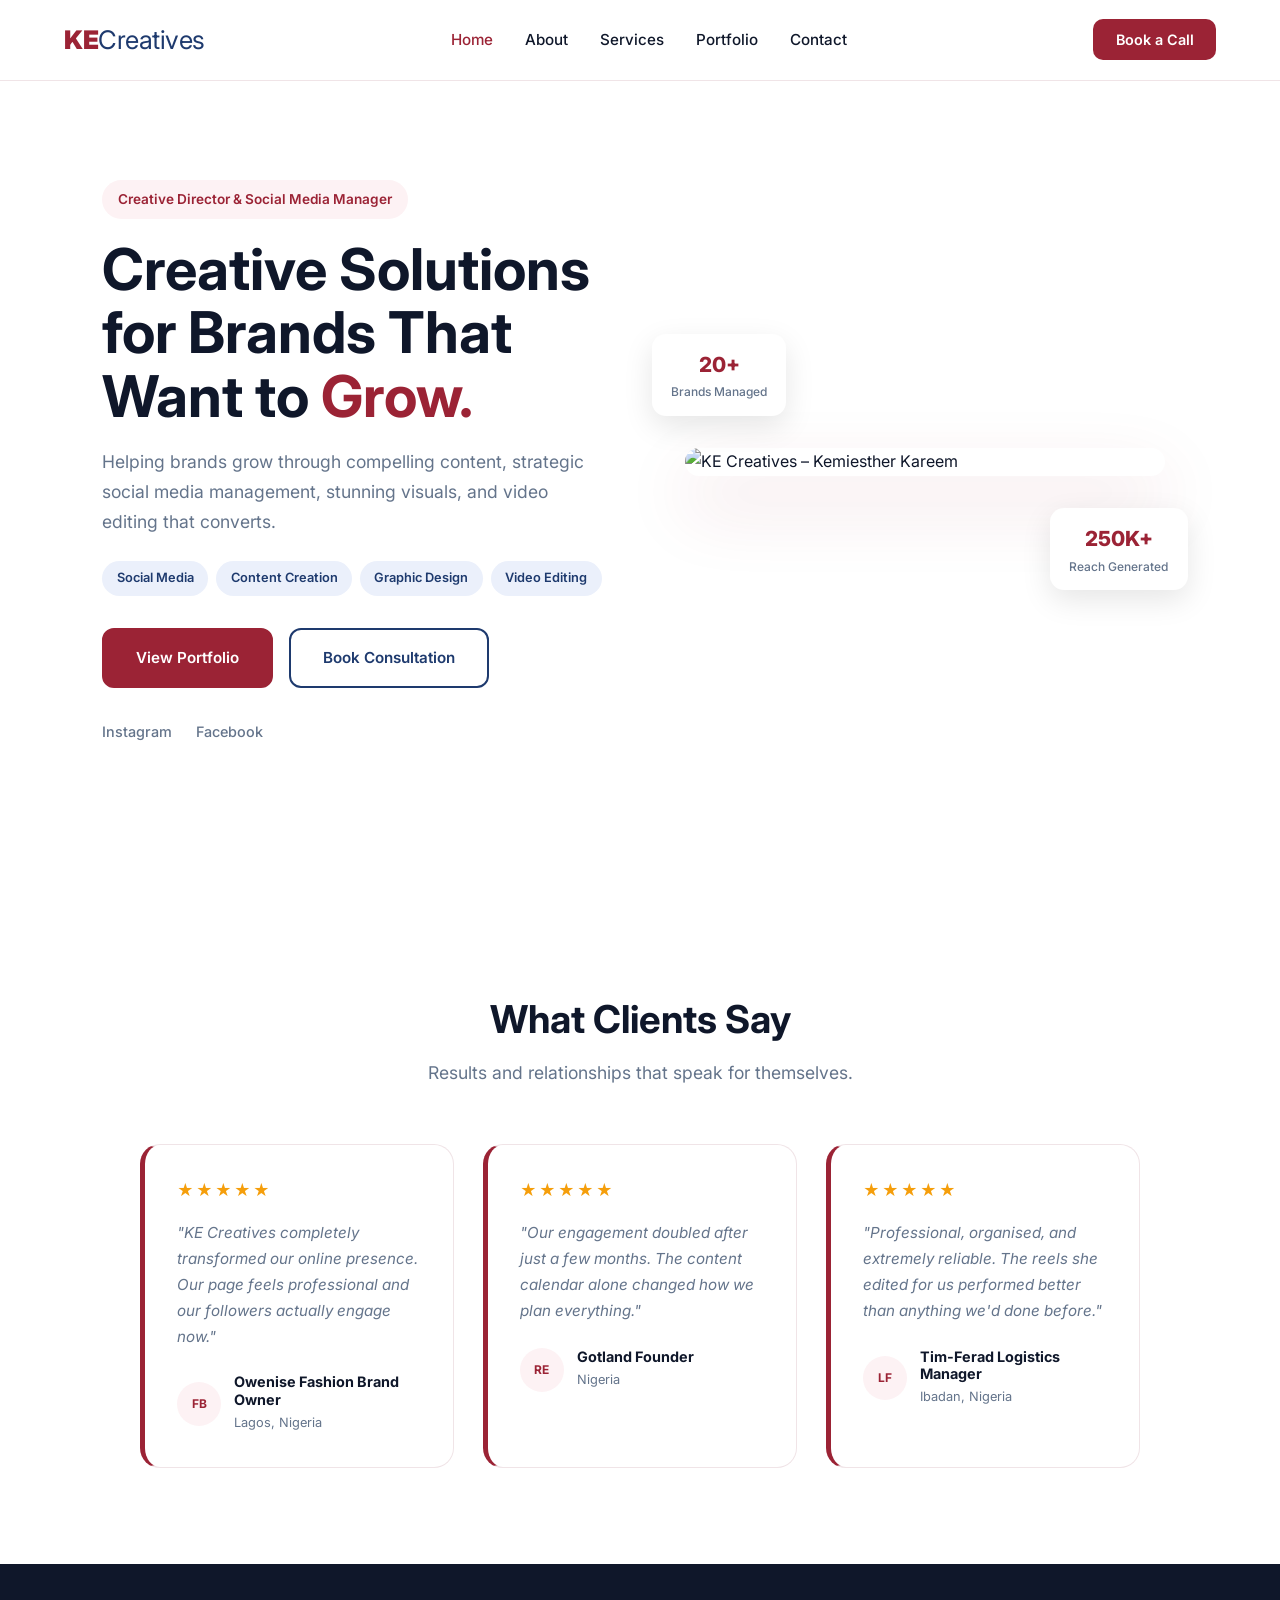
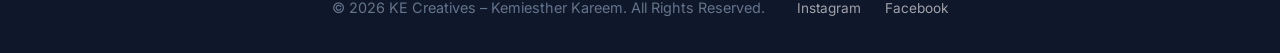
==== index.html @ d98847ac "Convert single-page site to multi-page - Split index.html into Home, About, Services, Portfolio, Con" ====
<!DOCTYPE html>
<html lang="en">
<head>
    <meta charset="UTF-8">
    <meta name="viewport" content="width=device-width, initial-scale=1.0">
    <title>KE Creatives – Creative Solutions for Brands</title>
    <link rel="stylesheet" href="./ke-creatives.css">
</head>
<body>

    <!-- NAVBAR -->
    <nav>
        <div class="container nav-container">
            <div class="logo">KE<span>Creatives</span></div>
            <ul id="navLinks" class="sidebar">
                <li><a href="index.html" class="active">Home</a></li>
                <li><a href="about.html">About</a></li>
                <li><a href="services.html">Services</a></li>
                <li><a href="portfolio.html">Portfolio</a></li>
                <li><a href="contact.html">Contact</a></li>
            </ul>
            <div id="menuBtn">
                <button id="menuToggle">
                    <span></span>
                    <span></span>
                    <span></span>
                </button>
            </div>
            <div class="nav-actions">
                <a href="contact.html" class="nav-btn">Book a Call</a>
            </div>
        </div>
    </nav>

    <!-- HERO -->
    <section class="hero" id="hero">
        <div class="hero-text">
            <span class="badge">Creative Director & Social Media Manager</span>
            <h1>Creative Solutions for Brands That Want to <em>Grow.</em></h1>
            <p>Helping brands grow through compelling content, strategic social media management, stunning visuals, and video editing that converts.</p>
            <div class="hero-tags">
                <span>Social Media</span>
                <span>Content Creation</span>
                <span>Graphic Design</span>
                <span>Video Editing</span>
            </div>
            <div class="hero-btns">
                <a href="portfolio.html" class="btn-primary">View Portfolio</a>
                <a href="contact.html" class="btn-secondary">Book Consultation</a>
            </div>
            <div class="social-links">
                <a href="https://instagram.com/the_kareem_kemi" target="_blank">Instagram</a>
                <a href="https://facebook.com/the_kareem_kemi" target="_blank">Facebook</a>
            </div>
        </div>
        <div class="hero-image">
            <img src="./media/kemi profile.jpg" alt="KE Creatives – Kemiesther Kareem">
            <div class="hero-float card-float-1">
                <strong>20+</strong>
                <span>Brands Managed</span>
            </div>
            <div class="hero-float card-float-2">
                <strong>250K+</strong>
                <span>Reach Generated</span>
            </div>
        </div>
    </section>

    <!-- TESTIMONIALS -->
    <section class="testimonials" id="testimonials">
        <div class="section-header">
            <h2>What Clients Say</h2>
            <p>Results and relationships that speak for themselves.</p>
        </div>

        <div class="testimonials-grid">

            <div class="testimonial-card">
                <div class="stars">★★★★★</div>
                <p>"KE Creatives completely transformed our online presence. Our page feels professional and our followers actually engage now."</p>
                <div class="testimonial-author">
                    <div class="author-avatar">FB</div>
                    <div>
                        <h4>Owenise  Fashion Brand Owner</h4>
                        <span>Lagos, Nigeria</span>
                    </div>
                </div>
            </div>

            <div class="testimonial-card">
                <div class="stars">★★★★★</div>
                <p>"Our engagement doubled after just a few months. The content calendar alone changed how we plan everything."</p>
                <div class="testimonial-author">
                    <div class="author-avatar">RE</div>
                    <div>
                        <h4>Gotland Founder</h4>
                        <span>Nigeria</span>
                    </div>
                </div>
            </div>

            <div class="testimonial-card">
                <div class="stars">★★★★★</div>
                <p>"Professional, organised, and extremely reliable. The reels she edited for us performed better than anything we'd done before."</p>
                <div class="testimonial-author">
                    <div class="author-avatar">LF</div>
                    <div>
                        <h4>Tim-Ferad Logistics Manager</h4>
                        <span>Ibadan, Nigeria</span>
                    </div>
                </div>
            </div>

        </div>
    </section>

    <section style="margin: 0px; padding: 0px;">
        <img src="./media/header.jpg" alt="" style="width: 100%; display: block;">
    </section>

    <footer>
        <p>© 2026 KE Creatives – Kemiesther Kareem. All Rights Reserved.</p>
        <div class="footer-links">
            <a href="https://instagram.com/the_kareem_kemi" target="_blank">Instagram</a>
            <a href="https://facebook.com/the_kareem_kemi" target="_blank">Facebook</a>
        </div>
    </footer>

    <script src="./ke-creatives.js"></script>
</body>
</html>
---- ke-creatives.css ----
@import url('https://fonts.googleapis.com/css2?family=Inter:wght@300;400;500;600;700;800;900&display=swap');


:root {
    --bg: #ffffff;
    --text: #0f172a;
    --muted: #64748b;
    --card: #f8fafc;

    /* Softened from pure dark red to a warm burgundy/rose */
    --primary: #9b2335;
    --primary-dark: #7a1928;
    --primary-light: #fdf2f4;
    --primary-mid: #c94057;

    /* Softened from deep blue to a rich navy/slate blue */
    --accent: #1e3a6e;
    --accent-mid: #2c5282;
    --accent-light: #ebf0fb;

    /* Blend: warm neutral with a rosy tint */
    --surface: #fdf6f7;
}


*, *::before, *::after {
    margin: 0;
    padding: 0;
    box-sizing: border-box;
    text-decoration: none;
    list-style: none;
}

html { scroll-behavior: smooth; }

body {
    font-family: 'Inter', sans-serif;
    background: var(--bg);
    color: var(--text);
    line-height: 1.7;
}

img { width: 100%; display: block; }
section { padding: 6rem 8%; }

h1, h2, h3, h4 { line-height: 1.2; }

h2 {
    font-size: 2.4rem;
    margin-bottom: 1rem;
}

p { color: var(--muted); }

.section-header {
    text-align: center;
    margin-bottom: 3.5rem;
}

.section-header p {
    font-size: 1.1rem;
    max-width: 500px;
    margin: auto;
}

/* =========================
   NAVBAR
========================= */
nav {
    width: 100%;
    position: fixed;
    top: 0;
    left: 0;
    background: rgba(255, 255, 255, 0.97);
    backdrop-filter: blur(12px);
    z-index: 1000;
    border-bottom: 1px solid #f0e4e7;
}

.nav-container {
    width: 90%;
    max-width: 1200px;
    margin: auto;
    height: 80px;
    display: flex;
    align-items: center;
    justify-content: space-between;
}

.logo {
    font-size: 1.6rem;
    font-weight: 900;
    color: var(--primary);
    letter-spacing: -0.5px;
}

.logo span {
    color: var(--accent);
    font-weight: 400;
}

nav ul {
    display: flex;
    gap: 2rem;
}

nav ul a {
    color: var(--text);
    font-weight: 500;
    font-size: 0.95rem;
    transition: color 0.3s;
}

nav ul a:hover,
nav ul a.active { color: var(--primary); }

/* First section on inner pages needs extra top space to clear the fixed navbar */
.page-top { padding-top: 120px; }

.nav-btn {
    background: var(--primary);
    color: white;
    padding: 0.75rem 1.4rem;
    border-radius: 10px;
    font-weight: 600;
    font-size: 0.9rem;
    transition: 0.3s;
}

.nav-btn:hover { background: var(--primary-dark); }

#menuBtn { display: none; }

#menuToggle {
    width: 40px;
    height: 40px;
    border: none;
    background: none;
    cursor: pointer;
    display: flex;
    flex-direction: column;
    justify-content: center;
    gap: 6px;
}

#menuToggle span {
    width: 28px;
    height: 3px;
    background: var(--text);
    border-radius: 10px;
    transition: all 0.3s ease;
}

#menuToggle.active span:nth-child(1) { transform: translateY(9px) rotate(45deg); }
#menuToggle.active span:nth-child(2) { opacity: 0; }
#menuToggle.active span:nth-child(3) { transform: translateY(-9px) rotate(-45deg); }

/* =========================
   HERO
========================= */
.hero {
    min-height: 100vh;
    display: grid;
    grid-template-columns: 1fr 1fr;
    gap: 4rem;
    align-items: center;
    padding-top: 120px;
    padding-left: 8%;
    padding-right: 8%;
}

.badge {
    display: inline-block;
    background: var(--primary-light);
    color: var(--primary);
    padding: 0.5rem 1rem;
    border-radius: 50px;
    font-size: 0.85rem;
    font-weight: 600;
    margin-bottom: 1.2rem;
}

.hero h1 {
    font-size: 3.6rem;
    margin-bottom: 1.2rem;
    color: var(--text);
    line-height: 1.1;
}

.hero h1 em {
    font-style: normal;
    color: var(--primary);
}

.hero-text > p {
    font-size: 1.1rem;
    max-width: 520px;
    margin-bottom: 1.5rem;
}

.hero-tags {
    display: flex;
    flex-wrap: wrap;
    gap: 0.5rem;
    margin-bottom: 2rem;
}

.hero-tags span {
    background: var(--accent-light);
    color: var(--accent);
    padding: 0.4rem 0.9rem;
    border-radius: 50px;
    font-size: 0.8rem;
    font-weight: 600;
}

.hero-btns {
    display: flex;
    gap: 1rem;
    margin-bottom: 2rem;
}

.btn-primary, .btn-secondary {
    padding: 0.95rem 2rem;
    border-radius: 12px;
    font-weight: 600;
    font-size: 0.95rem;
    transition: 0.3s;
    cursor: pointer;
}

.btn-primary {
    background: var(--primary);
    color: white;
    border: 2px solid var(--primary);
}

.btn-primary:hover { background: var(--primary-dark); border-color: var(--primary-dark); }

.btn-secondary {
    background: transparent;
    color: var(--accent);
    border: 2px solid var(--accent);
}

.btn-secondary:hover {
    background: var(--accent);
    color: white;
}

.social-links {
    display: flex;
    gap: 1.5rem;
}

.social-links a {
    color: var(--muted);
    font-size: 0.9rem;
    font-weight: 500;
    transition: color 0.3s;
}

.social-links a:hover { color: var(--primary); }

.hero-image {
    position: relative;
}

.hero-image img {
    border-radius: 30px;
    max-width: 480px;
    margin: auto;
    box-shadow: 0 30px 70px rgba(155, 35, 53, 0.15);
}

.hero-float {
    position: absolute;
    background: white;
    border-radius: 14px;
    padding: 0.8rem 1.2rem;
    box-shadow: 0 10px 30px rgba(0, 0, 0, 0.1);
    display: flex;
    flex-direction: column;
    align-items: center;
}

.hero-float strong {
    font-size: 1.3rem;
    font-weight: 800;
    color: var(--primary);
}

.hero-float span {
    font-size: 0.75rem;
    color: var(--muted);
    font-weight: 500;
}

.card-float-1 {
    bottom: 60px;
    left: -20px;
}

.card-float-2 {
    top: 60px;
    right: -10px;
}

/* =========================
   ABOUT
========================= */
.about {
    background: var(--surface);
}

.about-inner {
    max-width: 1100px;
    margin: auto;
    display: grid;
    grid-template-columns: 1fr 1fr;
    gap: 5rem;
    align-items: center;
}

.about-text h2 {
    text-align: left;
    margin-bottom: 1.2rem;
    color: var(--text);
}

.about-text p {
    margin-bottom: 1rem;
    font-size: 1.05rem;
}

.about-text strong { color: var(--primary); }

.about-socials {
    margin-top: 1.5rem;
    display: flex;
    flex-direction: column;
    gap: 0.5rem;
}

.about-socials a {
    color: var(--accent);
    font-size: 0.9rem;
    font-weight: 500;
    transition: color 0.3s;
}

.about-socials a:hover { color: var(--primary); }

.about-cta {
    display: inline-block;
    margin-top: 1.8rem;
}

.about-stats {
    display: grid;
    grid-template-columns: 1fr 1fr;
    gap: 1.2rem;
}

.stat-box {
    background: white;
    border-radius: 20px;
    padding: 2rem;
    text-align: center;
    box-shadow: 0 8px 25px rgba(155, 35, 53, 0.08);
    border: 1px solid #f5e6e9;
}

.stat-box h3 {
    font-size: 2.2rem;
    font-weight: 800;
    color: var(--primary);
    margin-bottom: 0.3rem;
}

.stat-box p {
    font-size: 0.9rem;
    color: var(--muted);
}

/* =========================
   SERVICES
========================= */
.services-grid {
    max-width: 1100px;
    margin: auto;
    display: grid;
    grid-template-columns: repeat(3, 1fr);
    gap: 1.8rem;
}

.service-card {
    background: white;
    border-radius: 20px;
    padding: 2rem;
    border: 1px solid #f0e4e7;
    transition: 0.3s;
    position: relative;
    overflow: hidden;
}

.service-card:hover {
    transform: translateY(-8px);
    box-shadow: 0 20px 50px rgba(155, 35, 53, 0.12);
    border-color: var(--primary-mid);
}

.service-card.featured {
    border: 2px solid var(--primary);
    background: var(--primary-light);
}

.featured-badge {
    position: absolute;
    top: 1rem;
    right: 1rem;
    background: var(--primary);
    color: white;
    font-size: 0.7rem;
    font-weight: 700;
    padding: 0.3rem 0.7rem;
    border-radius: 50px;
    text-transform: uppercase;
    letter-spacing: 0.5px;
}

.service-icon {
    font-size: 2rem;
    margin-bottom: 1rem;
}

.service-card h3 {
    font-size: 1.1rem;
    font-weight: 700;
    color: var(--text);
    margin-bottom: 1rem;
}

.service-card ul {
    margin-bottom: 1.5rem;
}

.service-card ul li {
    color: var(--muted);
    font-size: 0.9rem;
    padding: 0.25rem 0;
    border-bottom: 1px solid #f5e6e9;
}

.service-card ul li:last-child { border-bottom: none; }

/* Make cards equal-height so the button sits at the bottom */
.service-card {
    display: flex;
    flex-direction: column;
}

.service-card ul { flex: 1; }

.service-btn {
    margin-top: auto;
    display: inline-block;
    text-align: center;
    background: var(--primary);
    color: white;
    padding: 0.7rem 1.2rem;
    border-radius: 10px;
    font-weight: 600;
    font-size: 0.85rem;
    transition: background 0.3s;
}

.service-btn:hover { background: var(--primary-dark); }

.service-card.featured .service-btn { background: var(--accent); }
.service-card.featured .service-btn:hover { background: var(--accent-mid); }

.service-price {
    display: flex;
    flex-direction: column;
    gap: 0.15rem;
}

.price-label {
    font-size: 0.75rem;
    text-transform: uppercase;
    letter-spacing: 0.5px;
    color: var(--muted);
    font-weight: 600;
}

.price {
    font-size: 1.1rem;
    font-weight: 800;
    color: var(--primary);
    margin-bottom: 0.5rem;
}

/* =========================
   PORTFOLIO
========================= */
.portfolio { background: var(--surface); }

.filter-tabs {
    display: flex;
    justify-content: center;
    gap: 0.75rem;
    margin-bottom: 3rem;
    flex-wrap: wrap;
}

.filter-btn {
    padding: 0.6rem 1.4rem;
    border-radius: 50px;
    border: 2px solid #e2d0d3;
    background: white;
    color: var(--muted);
    font-weight: 600;
    font-size: 0.85rem;
    cursor: pointer;
    transition: 0.3s;
}

.filter-btn:hover, .filter-btn.active {
    background: var(--primary);
    border-color: var(--primary);
    color: white;
}

.portfolio-grid {
    max-width: 1100px;
    margin: auto;
    display: grid;
    grid-template-columns: repeat(3, 1fr);
    gap: 2rem;
}

.portfolio-card {
    background: white;
    border-radius: 20px;
    overflow: hidden;
    border: 1px solid #f0e4e7;
    transition: 0.3s;
}

.portfolio-card:hover {
    transform: translateY(-8px);
    box-shadow: 0 20px 50px rgba(155, 35, 53, 0.12);
}

.portfolio-card.hidden {
    display: none;
}

.portfolio-card img {
    height: 220px;
    object-fit: cover;
    width: 100%;
}

.video-wrapper {
    position: relative;
    height: 220px;
    overflow: hidden;
}

.video-wrapper video {
    width: 100%;
    height: 100%;
    object-fit: cover;
}
.portfolio-info {
    padding: 1.5rem;
}

.portfolio-tag {
    display: inline-block;
    background: var(--primary-light);
    color: var(--primary);
    font-size: 0.72rem;
    font-weight: 700;
    padding: 0.25rem 0.7rem;
    border-radius: 50px;
    text-transform: uppercase;
    letter-spacing: 0.5px;
    margin-bottom: 0.75rem;
}

.portfolio-tag.tag-design {
    background: var(--accent-light);
    color: var(--accent);
}

.portfolio-tag.tag-video {
    background: #f0fdf4;
    color: #166534;
}

.portfolio-info h3 {
    font-size: 1rem;
    font-weight: 700;
    color: var(--text);
    margin-bottom: 0.5rem;
}

.portfolio-info p {
    font-size: 0.875rem;
    margin-bottom: 1rem;
}

.portfolio-results {
    display: flex;
    gap: 0.75rem;
    flex-wrap: wrap;
}

.portfolio-results span {
    font-size: 0.78rem;
    background: var(--card);
    color: var(--muted);
    padding: 0.3rem 0.7rem;
    border-radius: 50px;
    font-weight: 500;
}

/* =========================
   TESTIMONIALS
========================= */
.testimonials-grid {
    max-width: 1000px;
    margin: auto;
    display: grid;
    grid-template-columns: repeat(3, 1fr);
    gap: 1.8rem;
}

.testimonial-card {
    background: white;
    border-radius: 20px;
    padding: 2rem;
    border: 1px solid #f0e4e7;
    border-left: 5px solid var(--primary);
    transition: 0.3s;
}

.testimonial-card:hover {
    box-shadow: 0 15px 40px rgba(155, 35, 53, 0.1);
    transform: translateY(-5px);
}

.stars {
    color: #f59e0b;
    font-size: 1rem;
    margin-bottom: 1rem;
    letter-spacing: 2px;
}

.testimonial-card > p {
    font-size: 0.95rem;
    margin-bottom: 1.5rem;
    font-style: italic;
}

.testimonial-author {
    display: flex;
    align-items: center;
    gap: 0.8rem;
}

.author-avatar {
    width: 44px;
    height: 44px;
    border-radius: 50%;
    background: var(--primary-light);
    color: var(--primary);
    font-size: 0.75rem;
    font-weight: 700;
    display: flex;
    align-items: center;
    justify-content: center;
    flex-shrink: 0;
}

.testimonial-author h4 {
    font-size: 0.9rem;
    font-weight: 700;
    color: var(--text);
}

.testimonial-author span {
    font-size: 0.8rem;
    color: var(--muted);
}

/* =========================
   CONTACT
========================= */
.contact { background: var(--surface); }

.contact-inner {
    max-width: 1000px;
    margin: auto;
    display: grid;
    grid-template-columns: 1fr 1.2fr;
    gap: 5rem;
    align-items: start;
}

.contact-text h2 {
    text-align: left;
    margin-bottom: 1rem;
    color: var(--text);
}

.contact-text > p {
    font-size: 1rem;
    margin-bottom: 2rem;
}

.contact-details {
    display: flex;
    flex-direction: column;
    gap: 1rem;
}

.contact-details div {
    display: flex;
    align-items: center;
    gap: 0.8rem;
    font-size: 0.95rem;
}

.contact-details span {
    font-size: 1.1rem;
}

.contact-details a {
    color: var(--accent);
    font-weight: 500;
    transition: color 0.3s;
}

.contact-details a:hover { color: var(--primary); }

form {
    display: flex;
    flex-direction: column;
    gap: 1rem;
}

input, textarea, select {
    width: 100%;
    padding: 1rem;
    border: 1.5px solid #e2d0d3;
    border-radius: 12px;
    outline: none;
    font-size: 0.95rem;
    font-family: 'Inter', sans-serif;
    background: white;
    color: var(--text);
    transition: border-color 0.3s;
}

input:focus, textarea:focus, select:focus {
    border-color: var(--primary);
}

textarea {
    min-height: 160px;
    resize: none;
}

form button {
    background: var(--primary);
    color: white;
    border: none;
    padding: 1rem;
    border-radius: 12px;
    cursor: pointer;
    font-size: 1rem;
    font-weight: 600;
    font-family: 'Inter', sans-serif;
    transition: 0.3s;
}

form button:hover { background: var(--primary-dark); }

/* =========================
   FOOTER
========================= */
footer {
    text-align: center;
    padding: 2rem;
    background: var(--text);
    color: rgba(255, 255, 255, 0.8);
    display: flex;
    justify-content: center;
    align-items: center;
    gap: 2rem;
    flex-wrap: wrap;
    font-size: 0.9rem;
}

.footer-links {
    display: flex;
    gap: 1.5rem;
}

.footer-links a {
    color: rgba(255, 255, 255, 0.6);
    font-size: 0.85rem;
    transition: color 0.3s;
}

.footer-links a:hover { color: var(--primary-mid); }

/* =========================
   RESPONSIVE
========================= */
@media (max-width: 992px) {

    .hero {
        grid-template-columns: 1fr;
        text-align: center;
        padding-top: 120px;
    }

    .hero-text > p, .hero-btns, .social-links, .hero-tags {
        justify-content: center;
    }

    .hero-image img { max-width: 380px; }

    .about-inner {
        grid-template-columns: 1fr;
        gap: 3rem;
    }

    .about-text h2 { text-align: center; }
    .about-socials { align-items: center; }
    .about-stats {
        grid-template-columns: repeat(2, 1fr);
    }

    .services-grid {
        grid-template-columns: repeat(2, 1fr);
    }

    .portfolio-grid {
        grid-template-columns: repeat(2, 1fr);
    }

    .testimonials-grid {
        grid-template-columns: repeat(2, 1fr);
    }

    .contact-inner {
        grid-template-columns: 1fr;
        gap: 3rem;
    }

    .contact-text h2 { text-align: center; }
    .contact-details { align-items: center; }
}

@media (max-width: 768px) {

    nav ul {
        position: absolute;
        top: 80px;
        left: 0;
        width: 100%;
        background: white;
        flex-direction: column;
        opacity: 0;
        visibility: hidden;
        transition: all 0.35s ease;
        box-shadow: 0 10px 30px rgba(0, 0, 0, 0.08);
        padding: 0.5rem 0;
    }

    nav ul.active {
        opacity: 1;
        visibility: visible;
    }

    nav ul li { width: 100%; text-align: center; }
    nav ul li a { display: block; padding: 1rem; }

    #menuBtn { display: block; }
    .nav-actions { display: none; }

    .hero h1 { font-size: 2.5rem; }
    .hero-btns{ flex-direction: column;}
    .card-float-1, .card-float-2 { display: none; }
    .about-stats {
        grid-template-columns: 1fr;
    }

    .about-inner {
        gap: 2rem;
    }

    .services-grid,
    .portfolio-grid,
    .testimonials-grid {
        grid-template-columns: 1fr;
    }

    h2 { font-size: 2rem; }
    section { padding: 5rem 6%; }
}

/* =========================
   LIGHTBOX
========================= */
.lightbox {
    position: fixed;
    inset: 0;
    z-index: 2000;
    display: flex;
    align-items: center;
    justify-content: center;
    opacity: 0;
    visibility: hidden;
    transition: opacity 0.3s ease, visibility 0.3s ease;
}

.lightbox.open {
    opacity: 1;
    visibility: visible;
}

.lightbox-backdrop {
    position: absolute;
    inset: 0;
    background: rgba(10, 10, 20, 0.88);
    cursor: pointer;
}

.lightbox-content {
    position: relative;
    z-index: 1;
    max-width: 90vw;
    max-height: 90vh;
    display: flex;
    flex-direction: column;
    align-items: center;
    gap: 1rem;
}

.lightbox-content img {
    max-width: 100%;
    max-height: 80vh;
    width: auto;
    border-radius: 16px;
    object-fit: contain;
    box-shadow: 0 30px 80px rgba(0, 0, 0, 0.5);
}

.lightbox-caption {
    color: rgba(255, 255, 255, 0.8);
    font-size: 0.95rem;
    font-weight: 500;
    text-align: center;
}

.lightbox-close {
    position: fixed;
    top: 1.5rem;
    right: 1.5rem;
    background: rgba(255, 255, 255, 0.12);
    border: 1.5px solid rgba(255, 255, 255, 0.25);
    color: white;
    width: 44px;
    height: 44px;
    border-radius: 50%;
    font-size: 1.1rem;
    cursor: pointer;
    display: flex;
    align-items: center;
    justify-content: center;
    transition: background 0.2s;
    z-index: 2;
}

.lightbox-close:hover {
    background: rgba(255, 255, 255, 0.25);
}

.lightbox-trigger {
    cursor: zoom-in;
}
#lightboxVideo {
    display: none;
    max-width: 100%;
    max-height: 80vh;
    border-radius: 16px;
    box-shadow: 0 30px 80px rgba(0, 0, 0, 0.5);
}

#lightboxImg {
    display: none;
}
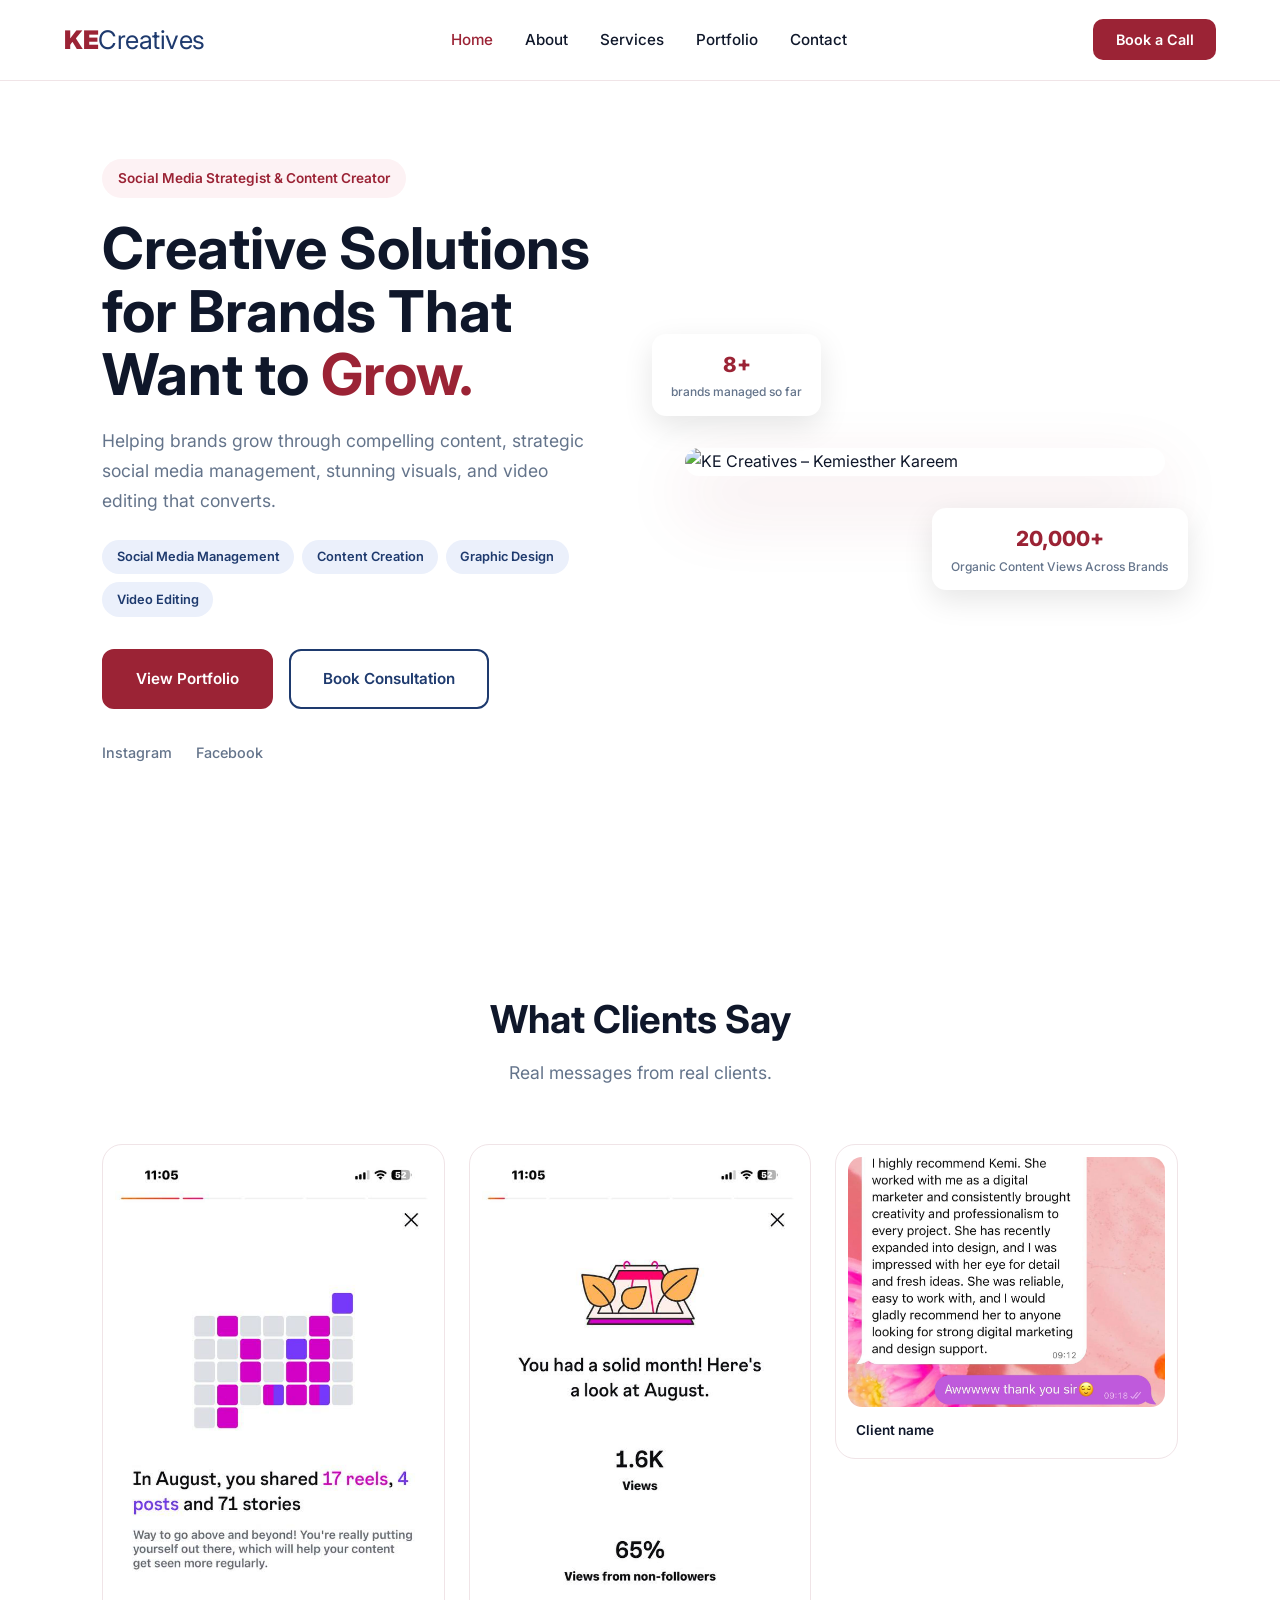
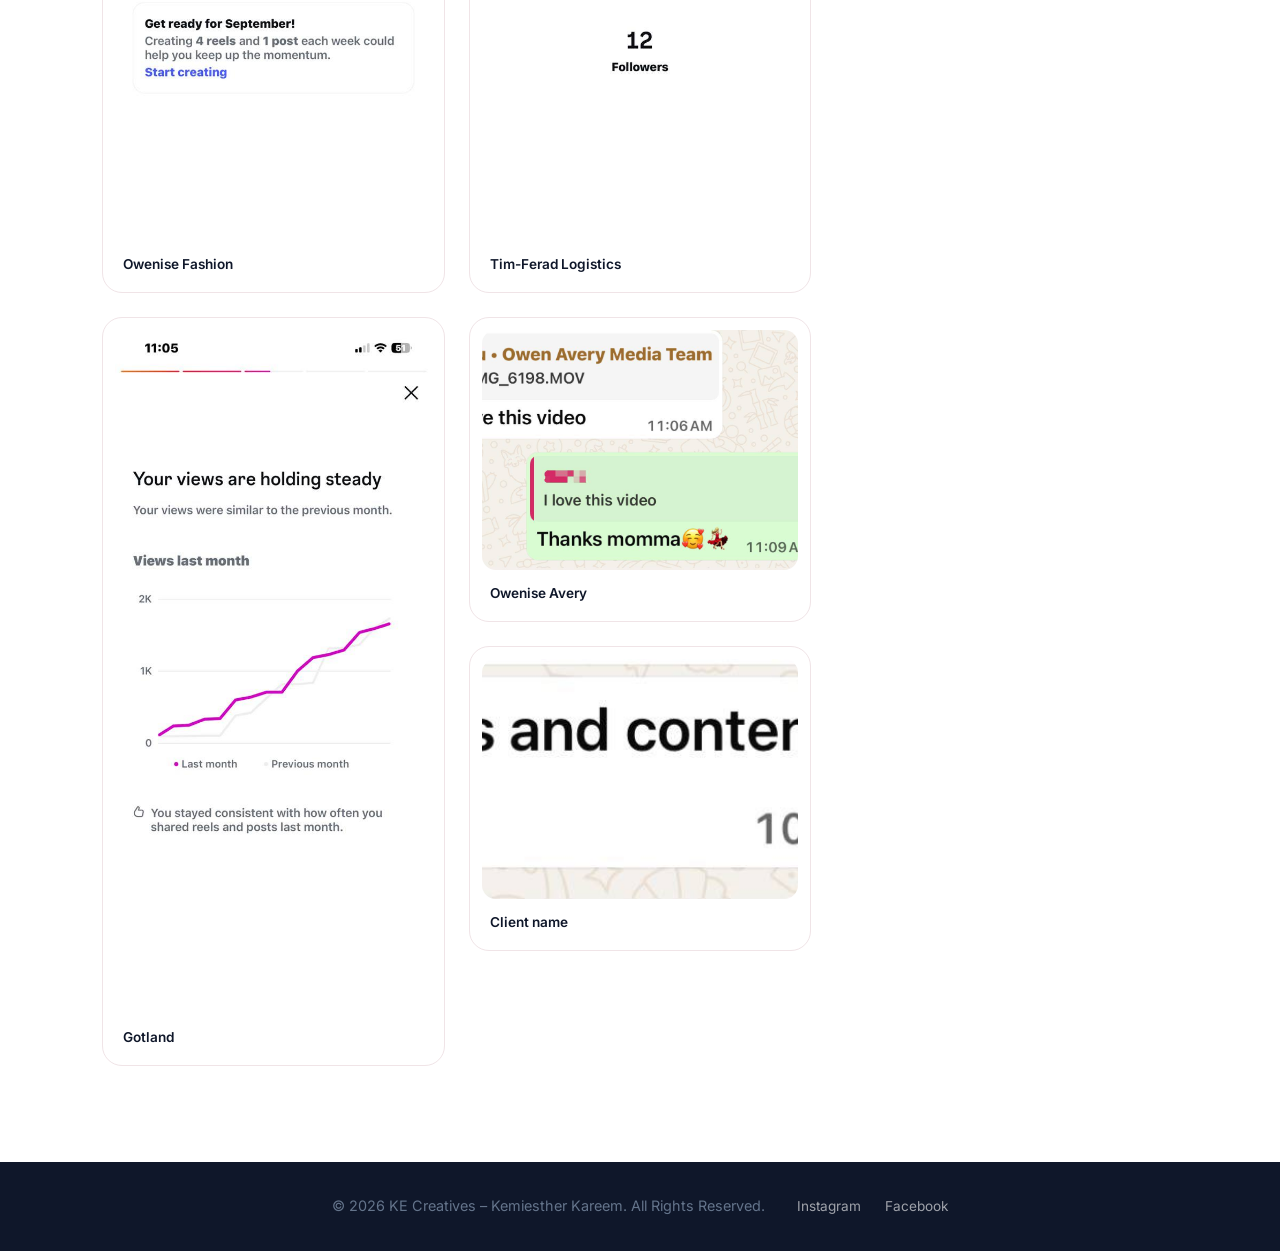
==== commit d8e5e110: "new features and bug fixes to al the pages" ====
--- a/index.html
+++ b/index.html
@@ -1,11 +1,13 @@
 <!DOCTYPE html>
 <html lang="en">
+
 <head>
     <meta charset="UTF-8">
     <meta name="viewport" content="width=device-width, initial-scale=1.0">
     <title>KE Creatives – Creative Solutions for Brands</title>
     <link rel="stylesheet" href="./ke-creatives.css">
 </head>
+
 <body>
 
     <!-- NAVBAR -->
@@ -35,11 +37,12 @@
     <!-- HERO -->
     <section class="hero" id="hero">
         <div class="hero-text">
-            <span class="badge">Creative Director & Social Media Manager</span>
+            <span class="badge">Social Media Strategist & Content Creator</span>
             <h1>Creative Solutions for Brands That Want to <em>Grow.</em></h1>
-            <p>Helping brands grow through compelling content, strategic social media management, stunning visuals, and video editing that converts.</p>
+            <p>Helping brands grow through compelling content, strategic social media management, stunning visuals, and
+                video editing that converts.</p>
             <div class="hero-tags">
-                <span>Social Media</span>
+                <span>Social Media Management</span>
                 <span>Content Creation</span>
                 <span>Graphic Design</span>
                 <span>Video Editing</span>
@@ -56,12 +59,12 @@
         <div class="hero-image">
             <img src="./media/kemi profile.jpg" alt="KE Creatives – Kemiesther Kareem">
             <div class="hero-float card-float-1">
-                <strong>20+</strong>
-                <span>Brands Managed</span>
+                <strong>8+</strong>
+                <span>brands managed so far</span>
             </div>
             <div class="hero-float card-float-2">
-                <strong>250K+</strong>
-                <span>Reach Generated</span>
+                <strong>20,000+</strong>
+                <span>Organic Content Views Across Brands</span>
             </div>
         </div>
     </section>
@@ -70,46 +73,46 @@
     <section class="testimonials" id="testimonials">
         <div class="section-header">
             <h2>What Clients Say</h2>
-            <p>Results and relationships that speak for themselves.</p>
+            <p>Real messages from real clients.</p>
         </div>
 
         <div class="testimonials-grid">
 
-            <div class="testimonial-card">
-                <div class="stars">★★★★★</div>
-                <p>"KE Creatives completely transformed our online presence. Our page feels professional and our followers actually engage now."</p>
-                <div class="testimonial-author">
-                    <div class="author-avatar">FB</div>
-                    <div>
-                        <h4>Owenise  Fashion Brand Owner</h4>
-                        <span>Lagos, Nigeria</span>
-                    </div>
-                </div>
-            </div>
+            <figure class="shot">
+                <img src="./media/testimonial-1.jpg" alt="Client testimonial screenshot" class="lightbox-trigger"
+                    data-title="Owenise Fashion">
+                <figcaption>Owenise Fashion</figcaption>
+            </figure>
 
-            <div class="testimonial-card">
-                <div class="stars">★★★★★</div>
-                <p>"Our engagement doubled after just a few months. The content calendar alone changed how we plan everything."</p>
-                <div class="testimonial-author">
-                    <div class="author-avatar">RE</div>
-                    <div>
-                        <h4>Gotland Founder</h4>
-                        <span>Nigeria</span>
-                    </div>
-                </div>
-            </div>
+            <figure class="shot">
+                <img src="./media/testimonial-2.jpg" alt="Client testimonial screenshot" class="lightbox-trigger"
+                    data-title="Gotland">
+                <figcaption>Gotland</figcaption>
+            </figure>
 
-            <div class="testimonial-card">
-                <div class="stars">★★★★★</div>
-                <p>"Professional, organised, and extremely reliable. The reels she edited for us performed better than anything we'd done before."</p>
-                <div class="testimonial-author">
-                    <div class="author-avatar">LF</div>
-                    <div>
-                        <h4>Tim-Ferad Logistics Manager</h4>
-                        <span>Ibadan, Nigeria</span>
-                    </div>
-                </div>
-            </div>
+            <figure class="shot">
+                <img src="./media/testimonial-3.jpg" alt="Client testimonial screenshot" class="lightbox-trigger"
+                    data-title="Tim-Ferad Logistics">
+                <figcaption>Tim-Ferad Logistics</figcaption>
+            </figure>
+
+            <figure class="shot">
+                <img src="./media/testimonial-4.jpg" alt="Client testimonial screenshot" class="lightbox-trigger"
+                    data-title="Owenise Avery">
+                <figcaption>Owenise Avery</figcaption>
+            </figure>
+
+            <figure class="shot">
+                <img src="./media/testimonial-5.jpg" alt="Client testimonial screenshot" class="lightbox-trigger"
+                    data-title="Client name">
+                <figcaption>Client name</figcaption>
+            </figure>
+
+            <figure class="shot">
+                <img src="./media/testimonial-6.jpg" alt="Client testimonial screenshot" class="lightbox-trigger"
+                    data-title="Client name">
+                <figcaption>Client name</figcaption>
+            </figure>
 
         </div>
     </section>
@@ -126,6 +129,18 @@
         </div>
     </footer>
 
+    <!-- LIGHTBOX -->
+    <div class="lightbox" id="lightbox">
+        <button class="lightbox-close" id="lightboxClose">✕</button>
+        <div class="lightbox-backdrop" id="lightboxBackdrop"></div>
+        <div class="lightbox-content">
+            <img src="" alt="" id="lightboxImg">
+            <video id="lightboxVideo" controls autoplay loop playsinline></video>
+            <div class="lightbox-caption" id="lightboxCaption"></div>
+        </div>
+    </div>
+
     <script src="./ke-creatives.js"></script>
 </body>
-</html>
+
+</html>
--- a/ke-creatives.css
+++ b/ke-creatives.css
@@ -313,74 +313,129 @@
     background: var(--surface);
 }
 
+.about-text h2 {
+    text-align: left;
+    margin-bottom: 1.2rem;
+    color: var(--text);
+}
+
+.about-text p {
+    margin-bottom: 1rem;
+    font-size: 1.05rem;
+}
+
+.about-text strong { color: var(--primary); }
+
+.about-cta {
+    display: inline-block;
+    margin-top: 1.8rem;
+}
+
 .about-inner {
     max-width: 1100px;
     margin: auto;
     display: grid;
-    grid-template-columns: 1fr 1fr;
-    gap: 5rem;
-    align-items: center;
-}
-
-.about-text h2 {
-    text-align: left;
-    margin-bottom: 1.2rem;
+    grid-template-columns: 5fr 7fr;
+    gap: 4.5rem;
+    align-items: start;
+}
+
+/* ---- Photo ---- */
+.about-photo {
+    position: sticky;
+    top: 110px;
+    width: 100%;
+    max-width: 440px;
+    margin: auto;
+}
+
+.photo-frame {
+    position: relative;
+    isolation: isolate;
+}
+
+.photo-frame::before {
+    content: "";
+    position: absolute;
+    inset: 18px -18px -18px 18px;
+    border: 2px solid var(--primary);
+    border-radius: 30px;
+    z-index: -1;
+}
+
+.photo-frame::after {
+    content: "";
+    position: absolute;
+    width: 150px;
+    height: 150px;
+    top: -28px;
+    left: -28px;
+    background: var(--accent-light);
+    border-radius: 50%;
+    z-index: -2;
+}
+
+.photo-frame img {
+    aspect-ratio: 4 / 5;
+    object-fit: cover;
+    border-radius: 30px;
+    box-shadow: 0 30px 70px rgba(155, 35, 53, 0.18);
+}
+
+.photo-badge {
+    position: absolute;
+    bottom: -22px;
+    left: -20px;
+    background: white;
+    padding: 0.9rem 1.3rem;
+    border-radius: 16px;
+    box-shadow: 0 12px 35px rgba(0, 0, 0, 0.12);
+    display: flex;
+    flex-direction: column;
+    border-left: 4px solid var(--primary);
+}
+
+.photo-badge strong {
+    font-size: 0.95rem;
     color: var(--text);
 }
 
-.about-text p {
-    margin-bottom: 1rem;
-    font-size: 1.05rem;
-}
-
-.about-text strong { color: var(--primary); }
-
-.about-socials {
-    margin-top: 1.5rem;
-    display: flex;
-    flex-direction: column;
-    gap: 0.5rem;
-}
-
-.about-socials a {
-    color: var(--accent);
-    font-size: 0.9rem;
+.photo-badge span {
+    font-size: 0.78rem;
+    color: var(--muted);
     font-weight: 500;
-    transition: color 0.3s;
-}
-
-.about-socials a:hover { color: var(--primary); }
-
-.about-cta {
-    display: inline-block;
-    margin-top: 1.8rem;
-}
-
+}
+
+/* ---- Stats band ---- */
 .about-stats {
+    max-width: 1100px;
+    margin: 5rem auto 0;
+    padding: 2rem;
     display: grid;
-    grid-template-columns: 1fr 1fr;
+    grid-template-columns: repeat(4, 1fr);
     gap: 1.2rem;
+    background: var(--accent);
+    border-radius: 28px;
 }
 
 .stat-box {
-    background: white;
-    border-radius: 20px;
-    padding: 2rem;
     text-align: center;
-    box-shadow: 0 8px 25px rgba(155, 35, 53, 0.08);
-    border: 1px solid #f5e6e9;
+    padding: 1.6rem 1rem;
+    background: rgba(255, 255, 255, 0.07);
+    border: 1px solid rgba(255, 255, 255, 0.12);
+    border-radius: 18px;
 }
 
 .stat-box h3 {
-    font-size: 2.2rem;
+    font-size: 2.4rem;
     font-weight: 800;
-    color: var(--primary);
-    margin-bottom: 0.3rem;
+    color: white;
+    margin-bottom: 0.25rem;
 }
 
 .stat-box p {
     font-size: 0.9rem;
-    color: var(--muted);
+    color: rgba(255, 255, 255, 0.75);
 }
 
 /* =========================
@@ -480,27 +535,6 @@
 .service-card.featured .service-btn { background: var(--accent); }
 .service-card.featured .service-btn:hover { background: var(--accent-mid); }
 
-.service-price {
-    display: flex;
-    flex-direction: column;
-    gap: 0.15rem;
-}
-
-.price-label {
-    font-size: 0.75rem;
-    text-transform: uppercase;
-    letter-spacing: 0.5px;
-    color: var(--muted);
-    font-weight: 600;
-}
-
-.price {
-    font-size: 1.1rem;
-    font-weight: 800;
-    color: var(--primary);
-    margin-bottom: 0.5rem;
-}
-
 /* =========================
    PORTFOLIO
 ========================= */
@@ -632,69 +666,41 @@
    TESTIMONIALS
 ========================= */
 .testimonials-grid {
-    max-width: 1000px;
+    max-width: 1100px;
     margin: auto;
-    display: grid;
-    grid-template-columns: repeat(3, 1fr);
-    gap: 1.8rem;
-}
-
-.testimonial-card {
+    column-count: 3;
+    column-gap: 1.5rem;
+}
+
+.shot {
+    break-inside: avoid;
+    margin-bottom: 1.5rem;
     background: white;
+    border: 1px solid #f0e4e7;
     border-radius: 20px;
-    padding: 2rem;
-    border: 1px solid #f0e4e7;
-    border-left: 5px solid var(--primary);
-    transition: 0.3s;
-}
-
-.testimonial-card:hover {
-    box-shadow: 0 15px 40px rgba(155, 35, 53, 0.1);
-    transform: translateY(-5px);
-}
-
-.stars {
-    color: #f59e0b;
-    font-size: 1rem;
-    margin-bottom: 1rem;
-    letter-spacing: 2px;
-}
-
-.testimonial-card > p {
-    font-size: 0.95rem;
-    margin-bottom: 1.5rem;
-    font-style: italic;
-}
-
-.testimonial-author {
-    display: flex;
-    align-items: center;
-    gap: 0.8rem;
-}
-
-.author-avatar {
-    width: 44px;
-    height: 44px;
-    border-radius: 50%;
+    padding: 0.75rem;
+    transition: box-shadow 0.3s;
+}
+
+.shot:hover {
+    box-shadow: 0 15px 40px rgba(155, 35, 53, 0.12);
+}
+
+.shot img {
+    width: 100%;
+    height: auto;
+    min-height: 240px;
+    object-fit: cover;
+    border-radius: 14px;
     background: var(--primary-light);
-    color: var(--primary);
-    font-size: 0.75rem;
-    font-weight: 700;
-    display: flex;
-    align-items: center;
-    justify-content: center;
-    flex-shrink: 0;
-}
-
-.testimonial-author h4 {
-    font-size: 0.9rem;
-    font-weight: 700;
+    cursor: zoom-in;
+}
+
+.shot figcaption {
+    padding: 0.75rem 0.5rem 0.25rem;
+    font-size: 0.85rem;
+    font-weight: 600;
     color: var(--text);
-}
-
-.testimonial-author span {
-    font-size: 0.8rem;
-    color: var(--muted);
 }
 
 /* =========================
@@ -842,10 +848,8 @@
     }
 
     .about-text h2 { text-align: center; }
-    .about-socials { align-items: center; }
-    .about-stats {
-        grid-template-columns: repeat(2, 1fr);
-    }
+    .about-photo { position: static; max-width: 380px; }
+    .about-stats { grid-template-columns: repeat(2, 1fr); }
 
     .services-grid {
         grid-template-columns: repeat(2, 1fr);
@@ -855,9 +859,7 @@
         grid-template-columns: repeat(2, 1fr);
     }
 
-    .testimonials-grid {
-        grid-template-columns: repeat(2, 1fr);
-    }
+    .testimonials-grid { column-count: 2; }
 
     .contact-inner {
         grid-template-columns: 1fr;
@@ -898,9 +900,11 @@
     .hero h1 { font-size: 2.5rem; }
     .hero-btns{ flex-direction: column;}
     .card-float-1, .card-float-2 { display: none; }
-    .about-stats {
-        grid-template-columns: 1fr;
-    }
+    .about-stats { grid-template-columns: repeat(2, 1fr); padding: 1.2rem; gap: 0.8rem; margin-top: 4rem; }
+    .stat-box { padding: 1.2rem 0.5rem; }
+    .stat-box h3 { font-size: 1.8rem; }
+    .photo-frame::before { inset: 12px -12px -12px 12px; }
+    .photo-badge { left: 10px; bottom: -18px; }
 
     .about-inner {
         gap: 2rem;
@@ -908,9 +912,7 @@
 
     .services-grid,
     .portfolio-grid,
-    .testimonials-grid {
-        grid-template-columns: 1fr;
-    }
+    .testimonials-grid { column-count: 1; }
 
     h2 { font-size: 2rem; }
     section { padding: 5rem 6%; }
